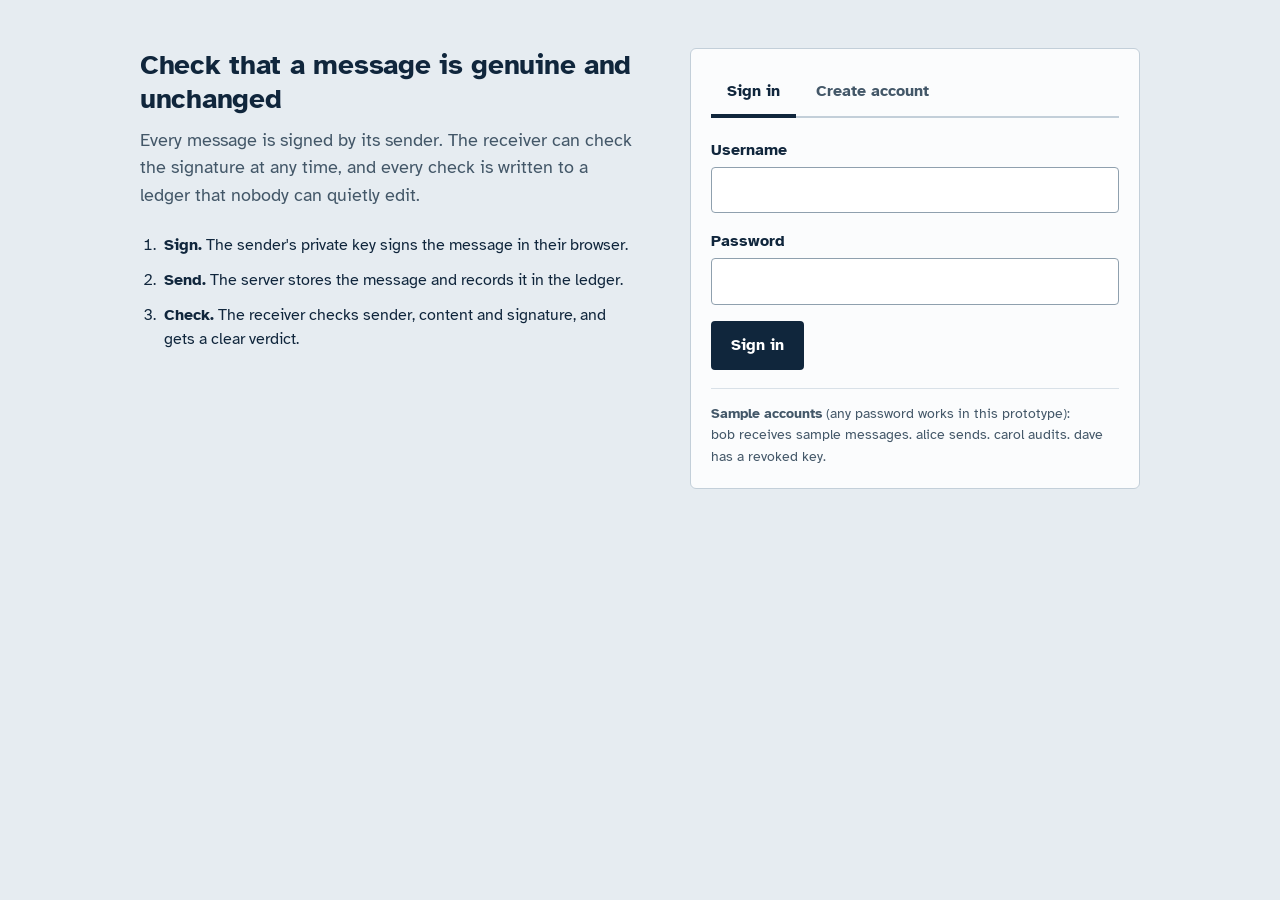
==== templates/demo.html @ c5d1b367 "Add member 3 project code" ====
<!doctype html>
<html lang="en">
<head>
  <meta charset="utf-8">
  <meta name="viewport" content="width=device-width, initial-scale=1">
  <title>Attack demo - Evidence Ledger</title>
  <link rel="preconnect" href="https://fonts.googleapis.com">
  <link rel="preconnect" href="https://fonts.gstatic.com" crossorigin>
  <link href="https://fonts.googleapis.com/css2?family=Atkinson+Hyperlegible:wght@400;700&family=IBM+Plex+Mono:wght@400;500&display=swap" rel="stylesheet">
  <link rel="stylesheet" href="/static/css/styles.css">
</head>
<body>
  <div class="shell">
    <nav class="rail" id="rail" aria-label="Main"></nav>
    <main class="main" id="main">
      <header class="page-head">
        <h1>Attack demo</h1>
        <p>Play the attacker. Change something, then check the message or the ledger and watch the system catch it. This page only exists in demo mode.</p>
      </header>

      <div class="stack" style="max-width:760px">

        <section class="panel attack" aria-labelledby="a1">
          <h2 id="a1">Change a message in transit</h2>
          <p class="why">A hash alone does not stop a careful attacker, who can change the text and rewrite the hash too. The signature still gives them away.</p>
          <div class="field">
            <label for="a1-msg">Message to change</label>
            <select id="a1-msg"></select>
          </div>
          <div class="field">
            <label for="a1-text">New text</label>
            <input type="text" id="a1-text" value="Transfer approved for case 99.">
          </div>
          <div class="check-line">
            <input type="checkbox" id="a1-rehash">
            <label for="a1-rehash" style="margin:0">Also rewrite the hash to match (a careful attacker)</label>
          </div>
          <button class="btn danger" type="button" id="a1-go">Change the message</button>
          <div class="attack-result" id="a1-out" aria-live="polite"></div>
        </section>

        <section class="panel attack" aria-labelledby="a2">
          <h2 id="a2">Send a message a second time</h2>
          <p class="why">The server remembers every one-time number and every timestamp, so a captured message cannot be reused later.</p>
          <div class="field">
            <label for="a2-msg">Captured message</label>
            <select id="a2-msg"></select>
          </div>
          <div class="row">
            <button class="btn danger" type="button" id="a2-replay">Submit it again</button>
            <button class="btn danger" type="button" id="a2-old">Submit an old message</button>
          </div>
          <div class="attack-result" id="a2-out" aria-live="polite"></div>
        </section>

        <section class="panel attack" aria-labelledby="a3">
          <h2 id="a3">Rewrite the ledger</h2>
          <p class="why">Hide a failed check by editing the record. The chain check will point at the entry that was changed.</p>
          <div class="field">
            <label for="a3-entry">Entry to change</label>
            <select id="a3-entry"></select>
            <p class="hint">Failed checks are listed first. Check a few messages in the inbox to create some.</p>
          </div>
          <button class="btn danger" type="button" id="a3-go">Change the entry</button>
          <div class="attack-result" id="a3-out" aria-live="polite"></div>
        </section>

        <section class="panel attack" aria-labelledby="a4">
          <h2 id="a4">Start over</h2>
          <p class="why">Put the sample data back, or clear everything for a clean demo.</p>
          <div class="row">
            <button class="btn secondary" type="button" id="reset-sample">Restore sample data</button>
            <button class="btn secondary" type="button" id="reset-empty">Clear everything</button>
          </div>
        </section>

      </div>
    </main>
  </div>
  <div class="toasts" id="toasts" aria-live="polite"></div>

  <script src="/static/js/mock-api.js"></script>
  <script src="/static/js/app.js"></script>
  <script src="/static/js/demo.js"></script>
</body>
</html>
---- static/css/styles.css ----
/* ==========================================================
   Evidence Ledger - shared styles
   Direction: a calm light-table for evidence work.
   Colour never carries meaning alone: every verdict also has
   an icon and a word.
   ========================================================== */

:root {
  --bench: #e6ecf1;      /* page background */
  --paper: #fbfcfd;      /* panels */
  --ink: #10263c;        /* text, rail, primary buttons */
  --ink-2: #435768;      /* secondary text */
  --line: #c3cfd9;
  --line-soft: #d9e1e8;
  --focus: #0b63ce;

  --ok: #17703f;   --ok-bg: #d9f0e2;
  --bad: #b4232a;  --bad-bg: #fadcde;
  --warn: #7d4a00; --warn-bg: #fbe9c1;
  --mute: #42525f; --mute-bg: #dfe6ec;

  --font: "Atkinson Hyperlegible", system-ui, -apple-system, "Segoe UI", Roboto, sans-serif;
  --mono: "IBM Plex Mono", ui-monospace, "SFMono-Regular", Menlo, Consolas, monospace;
  --rail-w: 236px;
}

* { box-sizing: border-box; }
html { font-size: 16px; }
body {
  margin: 0;
  background: var(--bench);
  color: var(--ink);
  font-family: var(--font);
  line-height: 1.55;
}
h1, h2, h3 { line-height: 1.2; margin: 0; }
h1 { font-size: 1.75rem; font-weight: 700; letter-spacing: -0.01em; }
h2 { font-size: 1.15rem; font-weight: 700; }
h3 { font-size: 1rem; font-weight: 700; }
p { margin: 0 0 0.75rem; max-width: 68ch; }
a { color: var(--focus); }
code, .mono { font-family: var(--mono); font-size: 0.82rem; }
.fine { font-size: 0.875rem; color: var(--ink-2); }
.lead { font-size: 1.1rem; color: var(--ink-2); max-width: 56ch; }
.stack > * + * { margin-top: 1rem; }

:focus-visible { outline: 3px solid var(--focus); outline-offset: 2px; }

/* ---------- layout shell ---------- */
.shell { display: grid; grid-template-columns: var(--rail-w) 1fr; min-height: 100vh; }
.main { padding: 32px 40px 64px; max-width: 1120px; width: 100%; }
.page-head { margin-bottom: 24px; }
.page-head p { margin: 6px 0 0; color: var(--ink-2); }

/* ---------- navigation rail ---------- */
.rail {
  background: var(--ink);
  color: #e8eef4;
  padding: 24px 16px;
  display: flex;
  flex-direction: column;
  gap: 28px;
  position: sticky;
  top: 0;
  height: 100vh;
}
.brand { display: flex; align-items: center; gap: 10px; font-weight: 700; font-size: 1.1rem; padding: 0 8px; }
.brand svg { flex: none; }
.nav { list-style: none; margin: 0; padding: 0; display: flex; flex-direction: column; gap: 2px; }
.nav a {
  display: block;
  padding: 9px 10px;
  border-left: 4px solid transparent;
  color: #cfdae5;
  text-decoration: none;
  border-radius: 0 4px 4px 0;
}
.nav a:hover { background: rgba(255, 255, 255, 0.07); color: #fff; }
.nav a[aria-current="page"] { border-left-color: #fff; background: rgba(255, 255, 255, 0.12); color: #fff; font-weight: 700; }
.rail .who { margin-top: auto; padding: 0 8px; font-size: 0.9rem; color: #cfdae5; }
.rail .who strong { color: #fff; }
.rail .role { font-size: 0.8rem; border: 1px solid rgba(255, 255, 255, 0.4); border-radius: 999px; padding: 0 8px; margin-left: 4px; }
.rail .proto { margin: 14px 0 0; font-size: 0.8rem; color: #9db0c2; }
.link-btn {
  background: none; border: 0; padding: 4px 0; margin-top: 6px;
  color: #fff; font: inherit; text-decoration: underline; cursor: pointer;
}

/* ---------- panels, forms, buttons ---------- */
.panel {
  background: var(--paper);
  border: 1px solid var(--line);
  border-radius: 6px;
  padding: 20px;
}
.panel + .panel { margin-top: 16px; }
.field { margin-bottom: 16px; }
.field label, .label { display: block; font-weight: 700; margin-bottom: 4px; }
.hint { font-size: 0.875rem; color: var(--ink-2); margin: 4px 0 0; }
input[type="text"], input[type="password"], select, textarea {
  width: 100%;
  padding: 10px 12px;
  border: 1px solid #8fa0ae;
  border-radius: 4px;
  background: #fff;
  color: var(--ink);
  font: inherit;
}
textarea { min-height: 130px; resize: vertical; }
input:disabled { background: var(--mute-bg); cursor: not-allowed; }
.row { display: flex; flex-wrap: wrap; gap: 10px; align-items: center; }

.btn {
  display: inline-flex; align-items: center; justify-content: center; gap: 8px;
  padding: 10px 18px;
  border-radius: 4px;
  border: 2px solid var(--ink);
  background: var(--ink);
  color: #fff;
  font: inherit; font-weight: 700;
  cursor: pointer;
  text-decoration: none;
}
.btn:hover { background: #1c3d5c; border-color: #1c3d5c; }
.btn.secondary { background: transparent; color: var(--ink); }
.btn.secondary:hover { background: rgba(16, 38, 60, 0.08); }
.btn.danger { background: transparent; border-color: var(--bad); color: var(--bad); }
.btn.danger:hover { background: var(--bad-bg); }
.btn:disabled { opacity: 0.55; cursor: not-allowed; }

/* ---------- verdict badges and seal ---------- */
.badge {
  display: inline-flex; align-items: center; gap: 6px;
  padding: 1px 10px;
  border-radius: 999px;
  border: 1px solid;
  font-size: 0.875rem; font-weight: 700;
  white-space: nowrap;
}
.ok   { color: var(--ok);   background: var(--ok-bg);   border-color: var(--ok); }
.bad  { color: var(--bad);  background: var(--bad-bg);  border-color: var(--bad); }
.warn { color: var(--warn); background: var(--warn-bg); border-color: var(--warn); }
.mute { color: var(--mute); background: var(--mute-bg); border-color: #8fa0ae; }

.seal {
  display: flex; gap: 16px; align-items: flex-start;
  padding: 16px 18px;
  border: 2px solid;
  border-radius: 6px;
  animation: stamp 180ms ease-out;
}
.seal p { margin: 4px 0 0; color: inherit; }
.seal-icon {
  flex: none; width: 46px; height: 46px; border-radius: 50%;
  border: 3px solid currentColor;
  display: grid; place-items: center;
  font-size: 1.5rem; font-weight: 700; line-height: 1;
}
.seal-title { font-size: 1.3rem; font-weight: 700; }
@keyframes stamp { from { transform: scale(1.06); opacity: 0; } to { transform: none; opacity: 1; } }

/* the checks, in the order the server runs them */
.checks { list-style: none; margin: 16px 0 0; padding: 0; }
.checks li {
  display: grid; grid-template-columns: 28px 1fr; gap: 8px;
  padding: 8px 0; border-bottom: 1px solid var(--line-soft);
}
.checks .mark { font-weight: 700; text-align: center; }
.checks .pass .mark { color: var(--ok); }
.checks .fail .mark { color: var(--bad); }
.checks .fail { font-weight: 700; }
.checks .skipped { color: var(--ink-2); }

/* ---------- inbox: list and detail ---------- */
.split { display: grid; grid-template-columns: minmax(260px, 370px) 1fr; gap: 20px; align-items: start; }
.msg-list {
  list-style: none; margin: 0; padding: 0;
  background: var(--paper); border: 1px solid var(--line); border-radius: 6px; overflow: hidden;
}
.msg-list li + li { border-top: 1px solid var(--line-soft); }
.msg-row {
  display: block; width: 100%; text-align: left;
  padding: 12px 14px 12px 12px;
  background: transparent; border: 0; border-left: 4px solid transparent;
  font: inherit; color: inherit; cursor: pointer;
}
.msg-row:hover { background: #f0f4f7; }
.msg-row[aria-current="true"] { border-left-color: var(--ink); background: #e9eff4; }
.msg-row .top { display: flex; justify-content: space-between; gap: 8px; align-items: baseline; }
.msg-row .from { font-weight: 700; }
.msg-row .when { font-size: 0.8rem; color: var(--ink-2); }
.msg-row .preview { display: block; color: var(--ink-2); font-size: 0.9rem; margin: 2px 0 6px; overflow: hidden; text-overflow: ellipsis; white-space: nowrap; }
.msg-body {
  white-space: pre-wrap; overflow-wrap: anywhere;
  margin: 12px 0; padding: 14px 16px;
  background: #fff; border: 1px solid var(--line); border-left: 4px solid var(--ink);
  border-radius: 4px; font-size: 1.05rem;
}
.facts { display: grid; grid-template-columns: max-content 1fr; gap: 4px 14px; margin: 0 0 16px; font-size: 0.9rem; }
.facts dt { color: var(--ink-2); }
.facts dd { margin: 0; overflow-wrap: anywhere; }
.empty { padding: 28px 20px; color: var(--ink-2); }
.empty strong { display: block; color: var(--ink); margin-bottom: 4px; }

/* ---------- ledger: the chain ---------- */
.tabs { display: flex; gap: 4px; border-bottom: 2px solid var(--line); margin-bottom: 20px; }
.tab {
  background: none; border: 0; border-bottom: 4px solid transparent; margin-bottom: -2px;
  padding: 10px 16px; font: inherit; font-weight: 700; color: var(--ink-2); cursor: pointer;
}
.tab[aria-selected="true"] { color: var(--ink); border-bottom-color: var(--ink); }

.ledger-bar { display: flex; flex-wrap: wrap; gap: 12px 20px; align-items: center; justify-content: space-between; margin-bottom: 16px; }
.banner { position: sticky; top: 8px; z-index: 5; padding: 12px 16px; border: 2px solid; border-radius: 6px; margin-bottom: 16px; font-weight: 700; box-shadow: 0 2px 8px rgba(16, 38, 60, 0.18); }
.banner p { font-weight: 400; margin: 2px 0 0; }

.chain { list-style: none; margin: 0; padding: 0; }
.block {
  display: grid; grid-template-columns: 52px 1fr auto; gap: 14px; align-items: center;
  background: var(--paper); border: 1px solid var(--line); border-radius: 6px; padding: 12px 14px;
  transition: border-color 120ms, background 120ms;
}
.block .seq { font-family: var(--mono); font-weight: 500; color: var(--ink-2); }
.block .ev { font-weight: 700; display: flex; gap: 8px; flex-wrap: wrap; align-items: center; }
.block .sum { color: var(--ink-2); font-size: 0.92rem; overflow-wrap: anywhere; }
.block .hashes { font-family: var(--mono); font-size: 0.78rem; color: var(--ink-2); text-align: right; line-height: 1.6; }
.block .hashes span { display: inline-block; width: 3.2em; color: #6b7c8b; }
.block.is-ok { border-color: var(--ok); background: #f4fbf7; }
.block.is-broken { border: 3px solid var(--bad); background: #fff5f5; }
.block.is-unchecked { opacity: 0.6; }
.link { height: 30px; margin-left: 33px; border-left: 3px solid var(--line); position: relative; transition: border-color 120ms; }
.link span { position: absolute; left: 16px; top: 4px; font: 0.75rem var(--mono); color: var(--ink-2); }
.link.is-ok { border-left-color: var(--ok); }
.link.is-broken { border-left: 3px dashed var(--bad); }
.link.is-broken span { color: var(--bad); font-weight: 600; }

/* ---------- tables ---------- */
.table-wrap { overflow-x: auto; background: var(--paper); border: 1px solid var(--line); border-radius: 6px; }
table { width: 100%; border-collapse: collapse; }
th, td { text-align: left; padding: 10px 14px; border-bottom: 1px solid var(--line-soft); vertical-align: top; }
th { font-size: 0.875rem; color: var(--ink-2); font-weight: 700; background: #f0f4f7; }
tr:last-child td { border-bottom: 0; }

/* ---------- attack demo ---------- */
.attack h2 { margin-bottom: 4px; }
.attack .why { color: var(--ink-2); margin-bottom: 16px; }
.attack-result { margin-top: 14px; }
.check-line { display: flex; gap: 8px; align-items: center; margin-bottom: 14px; }
.check-line input { width: 20px; height: 20px; flex: none; }

/* ---------- sign-in page ---------- */
.auth-shell { min-height: 100vh; padding: 48px 24px; display: grid; place-items: start center; }
.auth-grid { display: grid; grid-template-columns: 1.1fr 1fr; gap: 56px; max-width: 1000px; width: 100%; align-items: start; }
.steps { padding-left: 1.25rem; margin: 24px 0 0; max-width: 52ch; }
.steps li { margin-bottom: 10px; padding-left: 4px; }
.auth-panel h2 { margin-bottom: 14px; }
.samples { margin-top: 18px; padding-top: 14px; border-top: 1px solid var(--line-soft); }
.fingerprint { font-family: var(--mono); font-size: 1rem; letter-spacing: 0.04em; padding: 10px 12px; background: #fff; border: 1px solid var(--line); border-radius: 4px; overflow-wrap: anywhere; }
.error-text { color: var(--bad); font-weight: 700; margin: 8px 0 0; }

/* ---------- toasts ---------- */
.toasts { position: fixed; right: 16px; bottom: 16px; display: flex; flex-direction: column; gap: 8px; z-index: 20; }
.toast { background: var(--ink); color: #fff; padding: 10px 16px; border-radius: 4px; max-width: 340px; box-shadow: 0 4px 14px rgba(16, 38, 60, 0.3); }
.toast.bad { background: var(--bad); border: 0; color: #fff; }

/* ---------- small screens ---------- */
@media (max-width: 860px) {
  .shell { grid-template-columns: 1fr; }
  .rail { position: static; height: auto; flex-direction: row; flex-wrap: wrap; align-items: center; gap: 12px 20px; padding: 14px 16px; }
  .nav { flex-direction: row; flex-wrap: wrap; }
  .nav a { border-left: 0; border-bottom: 4px solid transparent; border-radius: 0; padding: 6px 8px; }
  .nav a[aria-current="page"] { border-bottom-color: #fff; }
  .rail .who { margin: 0 0 0 auto; }
  .rail .proto { display: none; }
  .main { padding: 24px 16px 48px; }
  .split, .auth-grid { grid-template-columns: 1fr; gap: 24px; }
  .block { grid-template-columns: 40px 1fr; }
  .block .hashes { grid-column: 2; text-align: left; }
}

@media (prefers-reduced-motion: reduce) {
  .seal { animation: none; }
  .block, .link { transition: none; }
}
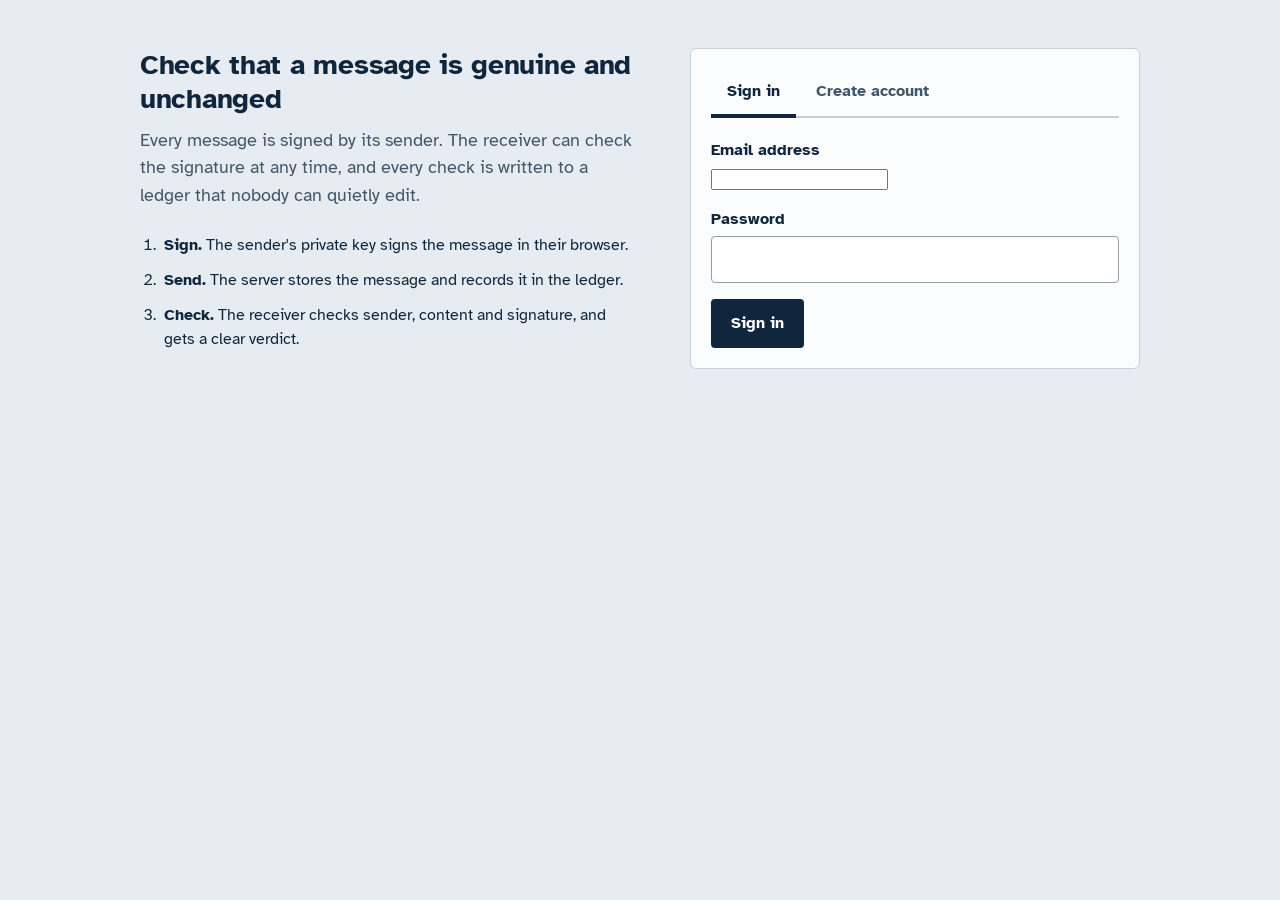
==== commit 1fcc2c6c: "Complete backend integration and ledger anchoring" ====
--- a/templates/demo.html
+++ b/templates/demo.html
@@ -3,84 +3,122 @@
 <head>
   <meta charset="utf-8">
   <meta name="viewport" content="width=device-width, initial-scale=1">
-  <title>Attack demo - Evidence Ledger</title>
+  <title>Attack Demonstrations - Evidence Ledger</title>
   <link rel="preconnect" href="https://fonts.googleapis.com">
   <link rel="preconnect" href="https://fonts.gstatic.com" crossorigin>
   <link href="https://fonts.googleapis.com/css2?family=Atkinson+Hyperlegible:wght@400;700&family=IBM+Plex+Mono:wght@400;500&display=swap" rel="stylesheet">
   <link rel="stylesheet" href="/static/css/styles.css">
 </head>
+
 <body>
   <div class="shell">
     <nav class="rail" id="rail" aria-label="Main"></nav>
-    <main class="main" id="main">
+
+    <main class="main">
       <header class="page-head">
-        <h1>Attack demo</h1>
-        <p>Play the attacker. Change something, then check the message or the ledger and watch the system catch it. This page only exists in demo mode.</p>
+        <h1>Attack Demonstrations</h1>
+        <p>
+          Explore how the Evidence Ledger detects common cybersecurity
+          attacks using ECDSA digital signatures and message verification.
+        </p>
       </header>
 
       <div class="stack" style="max-width:760px">
 
-        <section class="panel attack" aria-labelledby="a1">
-          <h2 id="a1">Change a message in transit</h2>
-          <p class="why">A hash alone does not stop a careful attacker, who can change the text and rewrite the hash too. The signature still gives them away.</p>
-          <div class="field">
-            <label for="a1-msg">Message to change</label>
-            <select id="a1-msg"></select>
-          </div>
-          <div class="field">
-            <label for="a1-text">New text</label>
-            <input type="text" id="a1-text" value="Transfer approved for case 99.">
-          </div>
-          <div class="check-line">
-            <input type="checkbox" id="a1-rehash">
-            <label for="a1-rehash" style="margin:0">Also rewrite the hash to match (a careful attacker)</label>
-          </div>
-          <button class="btn danger" type="button" id="a1-go">Change the message</button>
-          <div class="attack-result" id="a1-out" aria-live="polite"></div>
+        <section class="panel attack">
+          <h2>1. Message Tampering</h2>
+          <p class="why">
+            An attacker modifies a message after it has been signed.
+            The original hash no longer matches the message.
+          </p>
+          <button class="btn danger" id="attack-tampering" type="button">
+            Simulate Message Tampering
+          </button>
+          <div class="attack-result" id="result-tampering" aria-live="polite"></div>
         </section>
 
-        <section class="panel attack" aria-labelledby="a2">
-          <h2 id="a2">Send a message a second time</h2>
-          <p class="why">The server remembers every one-time number and every timestamp, so a captured message cannot be reused later.</p>
-          <div class="field">
-            <label for="a2-msg">Captured message</label>
-            <select id="a2-msg"></select>
-          </div>
-          <div class="row">
-            <button class="btn danger" type="button" id="a2-replay">Submit it again</button>
-            <button class="btn danger" type="button" id="a2-old">Submit an old message</button>
-          </div>
-          <div class="attack-result" id="a2-out" aria-live="polite"></div>
+        <section class="panel attack">
+          <h2>2. Forged Digital Signature</h2>
+          <p class="why">
+            An attacker signs a message using an unauthorized private key.
+            The receiver's public key cannot verify the signature.
+          </p>
+          <button class="btn danger" id="attack-forged_signature" type="button">
+            Simulate Signature Forgery
+          </button>
+          <div class="attack-result" id="result-forged_signature" aria-live="polite"></div>
         </section>
 
-        <section class="panel attack" aria-labelledby="a3">
-          <h2 id="a3">Rewrite the ledger</h2>
-          <p class="why">Hide a failed check by editing the record. The chain check will point at the entry that was changed.</p>
-          <div class="field">
-            <label for="a3-entry">Entry to change</label>
-            <select id="a3-entry"></select>
-            <p class="hint">Failed checks are listed first. Check a few messages in the inbox to create some.</p>
-          </div>
-          <button class="btn danger" type="button" id="a3-go">Change the entry</button>
-          <div class="attack-result" id="a3-out" aria-live="polite"></div>
+        <section class="panel attack">
+          <h2>3. Replay Attack</h2>
+          <p class="why">
+            An attacker attempts to submit a previously used message
+            with the same nonce.
+          </p>
+          <button class="btn danger" id="attack-replay" type="button">
+            Simulate Replay Attack
+          </button>
+          <div class="attack-result" id="result-replay" aria-live="polite"></div>
         </section>
 
-        <section class="panel attack" aria-labelledby="a4">
-          <h2 id="a4">Start over</h2>
-          <p class="why">Put the sample data back, or clear everything for a clean demo.</p>
-          <div class="row">
-            <button class="btn secondary" type="button" id="reset-sample">Restore sample data</button>
-            <button class="btn secondary" type="button" id="reset-empty">Clear everything</button>
-          </div>
+        <section class="panel attack">
+          <h2>4. Expired Message</h2>
+          <p class="why">
+            An attacker attempts to reuse a message with an expired
+            timestamp.
+          </p>
+          <button class="btn danger" id="attack-expired" type="button">
+            Simulate Expired Message
+          </button>
+          <div class="attack-result" id="result-expired" aria-live="polite"></div>
+        </section>
+
+        <section class="panel attack">
+          <h2>5. Revoked Public Key</h2>
+          <p class="why">
+            An attacker attempts to use a signing key that has
+            already been revoked.
+          </p>
+          <button class="btn danger" id="attack-revoked_key" type="button">
+            Simulate Revoked Key Attack
+          </button>
+          <div class="attack-result" id="result-revoked_key" aria-live="polite"></div>
+        </section>
+
+        <section class="panel attack">
+  <h2>6. Ledger Tampering</h2>
+
+  <p class="why">
+    Demonstrates how an attacker can modify a ledger entry
+    and even recalculate the hash chain. The independent
+    external anchor detects the rewritten chain.
+  </p>
+
+  <button class="btn danger" id="attack-ledger-tampering" type="button">
+    Simulate Ledger Tampering
+  </button>
+
+  <div class="attack-result" id="result-ledger-tampering"
+       aria-live="polite"></div>
+</section>
+
+        <section class="panel">
+          <h2>Simulation Information</h2>
+          <p class="hint">
+            These demonstrations generate temporary cryptographic data.
+            They do not modify registered users, real messages,
+            database records, or the permanent evidence ledger.
+          </p>
         </section>
 
       </div>
     </main>
   </div>
+
   <div class="toasts" id="toasts" aria-live="polite"></div>
 
-  <script src="/static/js/mock-api.js"></script>
+  <script src="/static/js/api.js"></script>
   <script src="/static/js/app.js"></script>
   <script src="/static/js/demo.js"></script>
 </body>
-</html>
+</html>
